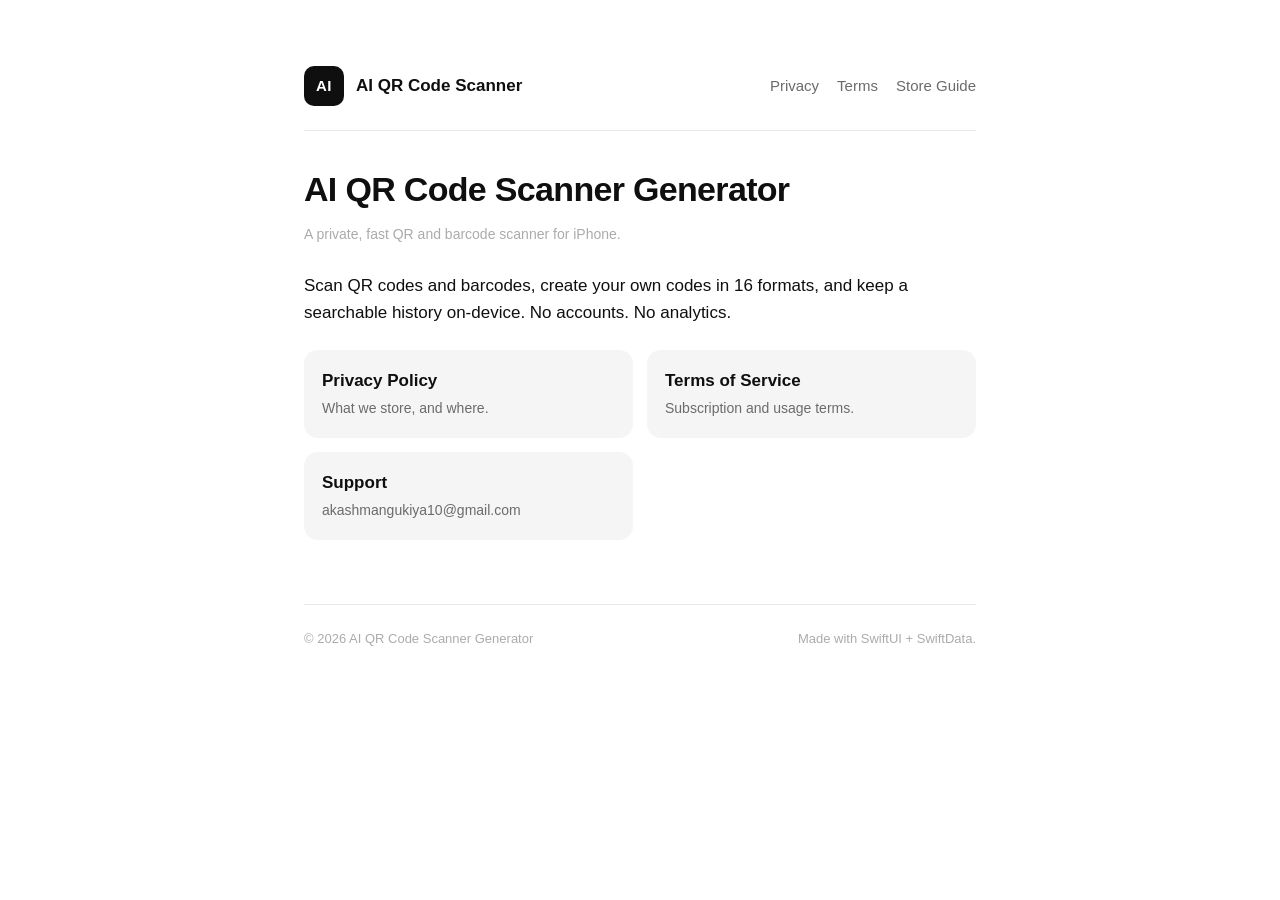
==== index.html @ 4169da3f "Initial deploy — landing, privacy, terms, 404, and App Store guide Rebranded as "AI QR Code Scanner " ====
<!DOCTYPE html>
<html lang="en">
<head>
<meta charset="utf-8" />
<meta name="viewport" content="width=device-width, initial-scale=1" />
<meta name="theme-color" content="#0B0B0C" />
<title>AI QR Code Scanner Generator</title>
<meta name="description" content="AI QR Code Scanner Generator — a private, fast QR and barcode scanner for iPhone." />
<link rel="stylesheet" href="styles.css" />
</head>
<body>
<div class="shell">
  <header class="site">
    <span class="logo">AI</span>
    <span class="name">AI QR Code Scanner</span>
    <nav>
      <a href="privacy.html">Privacy</a>
      <a href="terms.html">Terms</a>
      <a href="app-store-guide.html">Store Guide</a>
    </nav>
  </header>

  <h1>AI QR Code Scanner Generator</h1>
  <p class="updated">A private, fast QR and barcode scanner for iPhone.</p>

  <p>
    Scan QR codes and barcodes, create your own codes in 16 formats,
    and keep a searchable history on-device. No accounts. No analytics.
  </p>

  <div class="card-grid">
    <a class="card" href="privacy.html">
      <div class="title">Privacy Policy</div>
      <div class="subtitle">What we store, and where.</div>
    </a>
    <a class="card" href="terms.html">
      <div class="title">Terms of Service</div>
      <div class="subtitle">Subscription and usage terms.</div>
    </a>
    <a class="card" href="mailto:akashmangukiya10@gmail.com">
      <div class="title">Support</div>
      <div class="subtitle">akashmangukiya10@gmail.com</div>
    </a>
  </div>

  <footer class="site">
    <span>&copy; <span id="year">2026</span> AI QR Code Scanner Generator</span>
    <span>Made with SwiftUI + SwiftData.</span>
  </footer>
</div>
<script>document.getElementById("year").textContent = new Date().getFullYear();</script>
</body>
</html>
---- styles.css ----
/* ScanKit — legal pages stylesheet
   Mirrors the Ink design tokens used in the app. */

:root {
  --canvas: #ffffff;
  --fill1: #f5f5f5;
  --fill2: #e8e8e8;
  --ink: #0f0f0f;
  --ink-mid: #6b6b6b;
  --ink-faint: #ababab;
  --accent: #0f0f0f;
  --radius: 14px;
  --max-width: 720px;
  --font: -apple-system, BlinkMacSystemFont, "SF Pro Text", "Segoe UI", Roboto,
    "Helvetica Neue", Arial, sans-serif;
}

@media (prefers-color-scheme: dark) {
  :root {
    --canvas: #0b0b0c;
    --fill1: #161617;
    --fill2: #2a2a2c;
    --ink: #f5f5f5;
    --ink-mid: #a0a0a4;
    --ink-faint: #6a6a6e;
    --accent: #f5f5f5;
  }
}

* { box-sizing: border-box; }

html, body {
  margin: 0;
  padding: 0;
  background: var(--canvas);
  color: var(--ink);
  font-family: var(--font);
  font-size: 17px;
  line-height: 1.55;
  -webkit-font-smoothing: antialiased;
}

.shell {
  max-width: var(--max-width);
  margin: 0 auto;
  padding: 48px 24px 96px;
}

header.site {
  display: flex;
  align-items: center;
  gap: 12px;
  padding: 18px 0 24px;
  border-bottom: 1px solid var(--fill2);
  margin-bottom: 32px;
}

header.site .logo {
  width: 40px;
  height: 40px;
  border-radius: 10px;
  background: var(--ink);
  color: var(--canvas);
  display: inline-flex;
  align-items: center;
  justify-content: center;
  font-weight: 700;
  font-size: 15px;
  letter-spacing: 0.5px;
}

header.site .name {
  font-size: 17px;
  font-weight: 600;
}

header.site nav {
  margin-left: auto;
  display: flex;
  gap: 18px;
}

header.site nav a {
  color: var(--ink-mid);
  text-decoration: none;
  font-size: 15px;
}

header.site nav a:hover { color: var(--ink); }

h1 {
  font-size: 34px;
  font-weight: 700;
  letter-spacing: -0.02em;
  margin: 8px 0 8px;
}

h2 {
  font-size: 22px;
  font-weight: 600;
  letter-spacing: -0.01em;
  margin: 40px 0 12px;
}

h3 {
  font-size: 17px;
  font-weight: 600;
  margin: 24px 0 8px;
}

p, ul, ol { margin: 0 0 14px; }

ul, ol { padding-left: 22px; }

li { margin-bottom: 6px; }

a {
  color: var(--accent);
  text-decoration: underline;
  text-underline-offset: 2px;
}

.updated {
  color: var(--ink-faint);
  font-size: 14px;
  margin-bottom: 28px;
}

.callout {
  background: var(--fill1);
  border-radius: var(--radius);
  padding: 16px 18px;
  margin: 20px 0;
  font-size: 15px;
  color: var(--ink-mid);
}

.card-grid {
  display: grid;
  grid-template-columns: repeat(auto-fit, minmax(220px, 1fr));
  gap: 14px;
  margin-top: 24px;
}

.card {
  background: var(--fill1);
  border-radius: var(--radius);
  padding: 18px;
  display: block;
  color: var(--ink);
  text-decoration: none;
  transition: transform 120ms ease;
}

.card:hover { transform: translateY(-2px); }

.card .title {
  font-weight: 600;
  margin-bottom: 4px;
}

.card .subtitle {
  color: var(--ink-mid);
  font-size: 14px;
}

footer.site {
  border-top: 1px solid var(--fill2);
  margin-top: 64px;
  padding-top: 24px;
  color: var(--ink-faint);
  font-size: 13px;
  display: flex;
  justify-content: space-between;
  flex-wrap: wrap;
  gap: 10px;
}

footer.site a { color: var(--ink-mid); }
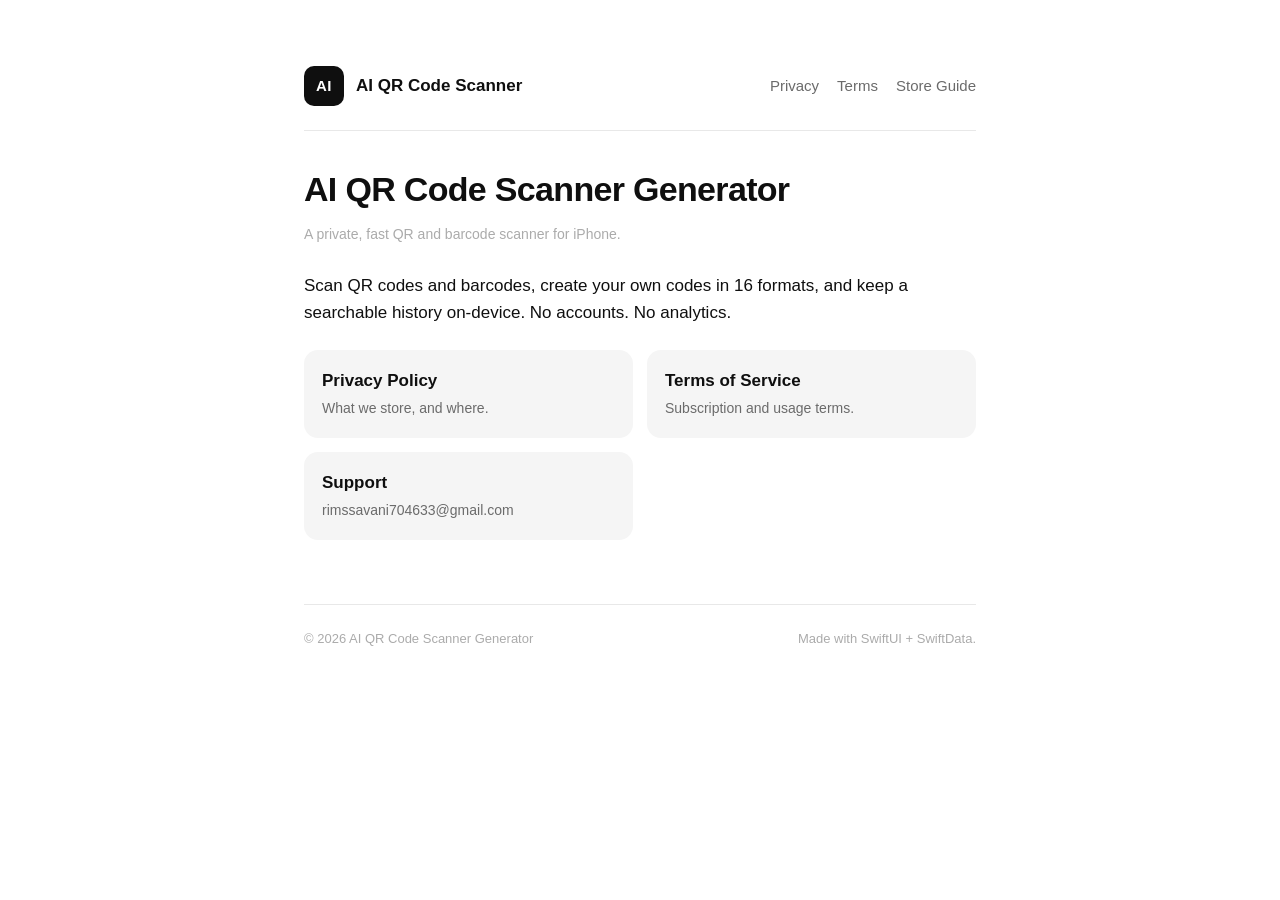
==== commit 51bea9b6: "Update support email to rimssavani704633@gmail.com everywhere - index.html support card - privacy.ht" ====
--- a/index.html
+++ b/index.html
@@ -37,9 +37,9 @@
       <div class="title">Terms of Service</div>
       <div class="subtitle">Subscription and usage terms.</div>
     </a>
-    <a class="card" href="mailto:akashmangukiya10@gmail.com">
+    <a class="card" href="mailto:rimssavani704633@gmail.com">
       <div class="title">Support</div>
-      <div class="subtitle">akashmangukiya10@gmail.com</div>
+      <div class="subtitle">rimssavani704633@gmail.com</div>
     </a>
   </div>
 
